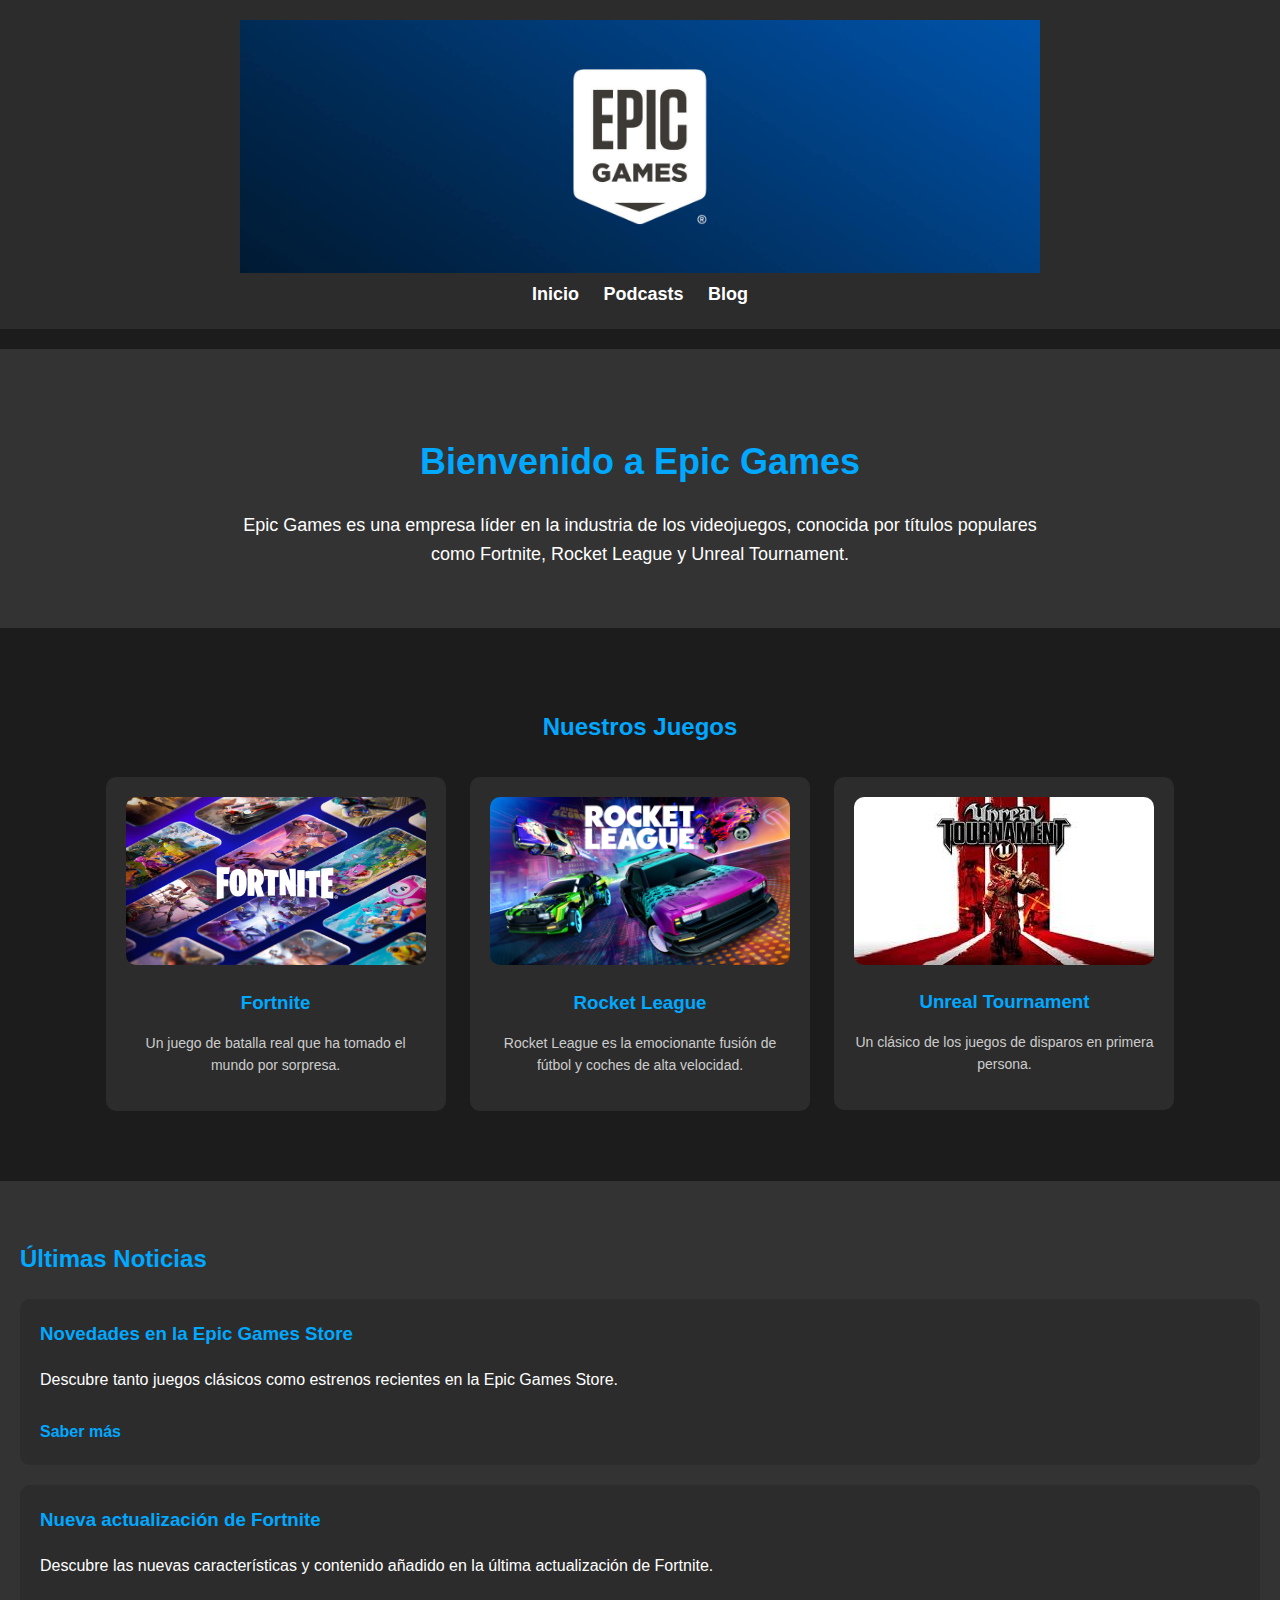
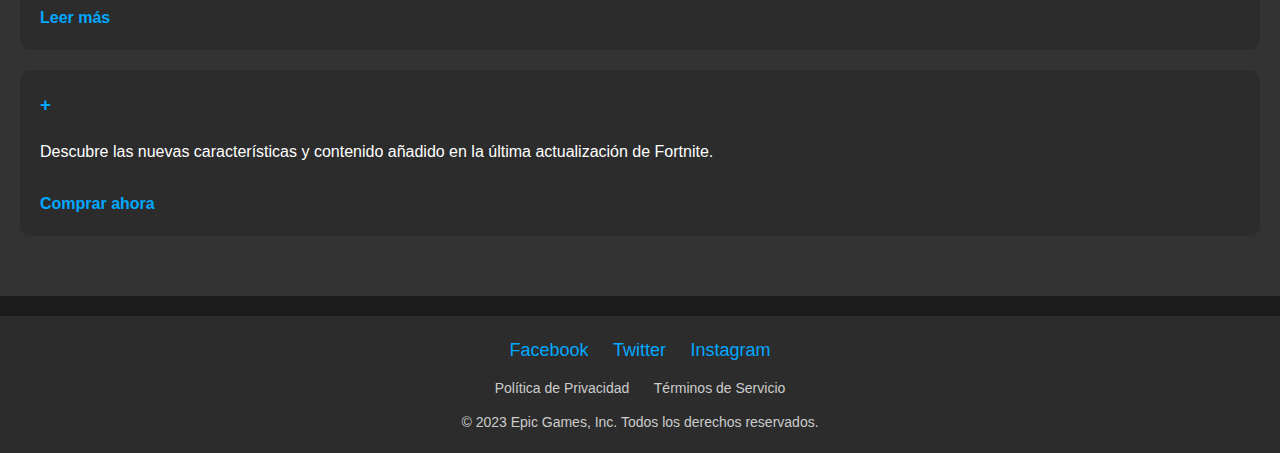
==== index.html @ f8b04482 "Update index.html" ====
<!DOCTYPE html>
<html lang="es">
<head>
    <meta charset="UTF-8">
    <meta name="viewport" content="width=device-width, initial-scale=1.0">
    <title>Epic Games - Página Oficial</title>
    <link rel="stylesheet" href="css/styles.css">
</head>
<body>
    <header>
        <div class="logo">
            <img src="images/Logo_Epic_Games.jpg" alt="Epic Games Logo">
        </div>
        <nav>
            <ul>
                <li><a href="Index.html">Inicio</a></li>
                <li><a href="podcast/index.html">Podcasts</a></li>
                <li><a href="blog/index.html">Blog</a></li>
            </ul>
        </nav>
    </header>

    <section id="inicio">
        <h1>Bienvenido a Epic Games</h1>
        <p>Epic Games es una empresa líder en la industria de los videojuegos, conocida por títulos populares como Fortnite, Rocket League y Unreal Tournament.</p>
    </section>

    <section id="juegos">
        <h2>Nuestros Juegos</h2>
        <div class="juego">
            <img src="images/Fortnite.jpg" alt="Fortnite">
            <h3>Fortnite</h3>
            <p>Un juego de batalla real que ha tomado el mundo por sorpresa.</p>
        </div>
        <div class="juego">
            <img src="images/RocketLeague.jpg" alt="Rocket League">
            <h3>Rocket League</h3>
            <p>Rocket League es la emocionante fusión de fútbol y coches de alta velocidad.</p>
        </div>
        <div class="juego">
            <img src="images/Unreal_Tournament.jpg" alt="Unreal Tournament">
            <h3>Unreal Tournament</h3>
            <p>Un clásico de los juegos de disparos en primera persona.</p>
        </div>
    </section>

    <section id="noticias">
        <h2>Últimas Noticias</h2>
        <article>
            <h3>Novedades en la Epic Games Store</h3>
            <p>Descubre tanto juegos clásicos como estrenos recientes en la Epic Games Store.</p>
            <a href="/Epic_Games/Epic_Games/blog/posts/post1.html">Saber más</a>
        </article>
        <article>
            <h3>Nueva actualización de Fortnite</h3>
            <p>Descubre las nuevas características y contenido añadido en la última actualización de Fortnite.</p>
            <a href="/blog/posts/post2.html">Leer más</a>
        </article>
        <article>
        <h3>+</h3>
            <p>Descubre las nuevas características y contenido añadido en la última actualización de Fortnite.</p>
            <a href="/blog/posts/post3.html">Comprar ahora</a>
        </article>
    </section>

    <footer id="contacto">
        <div class="redes-sociales">
            <a href="https://facebook.com/epicgames">Facebook</a>
            <a href="https://twitter.com/epicgames">Twitter</a>
            <a href="https://instagram.com/epicgames">Instagram</a>
        </div>
        <div class="politicas">
            <a href="#">Política de Privacidad</a>
            <a href="#">Términos de Servicio</a>
        </div>
        <p>&copy; 2023 Epic Games, Inc. Todos los derechos reservados.</p>
    </footer>
</body>
</html>
---- css/styles.css ----
/* Estilos generales */
body {
    font-family: Arial, sans-serif;
    margin: 0;
    padding: 0;
    background-color: #1c1c1c;
    color: #ffffff;
    line-height: 1.6;
}

a {
    color: #00a8ff;
    text-decoration: none;
}

a:hover {
    text-decoration: underline;
}

/* Header */
header {
    background-color: #2c2c2c;
    padding: 20px 0;
    text-align: center;
    background-position: center;
}

header .logo img {
    max-width: 800px; /*Tamaño de la imagen*/

}

nav ul {
    list-style: none;
    padding: 0;
    margin: 0;
    text-align: center; /* Centra los elementos del menú */
}

nav ul li {
    display: inline-block; /* Muestra los elementos en línea */
    margin: 0 10px; /* Espacio entre elementos */
}

nav ul li a {
    color: #ffffff;
    font-weight: bold;
    font-size: 18px;
}

nav ul li a:hover {
    color: #00a8ff;
}

/* Secciones */
section {
    padding: 40px 20px;
    margin: 20px 0;
}

section h1, section h2, section h3 {
    color: #00a8ff;
}

section#inicio {
    text-align: center;
    background-color: #333;
    padding: 60px 20px;
}

section#inicio h1 {
    font-size: 36px;
    margin-bottom: 20px;
}

section#inicio p {
    font-size: 18px;
    max-width: 800px;
    margin: 0 auto;
}

section#juegos {
    text-align: center; /* Centra los juegos */
}

section#juegos .juego {
    background-color: #2c2c2c;
    padding: 20px;
    border-radius: 10px;
    text-align: center;
    width: 300px;
    display: inline-block; /* Muestra los juegos en línea */
    margin: 10px; /* Espacio entre juegos */
    vertical-align: top; /* Alinea los juegos en la parte superior */
}

section#juegos .juego img {
    max-width: 100%;
    border-radius: 10px;
}

section#juegos .juego h3 {
    margin: 15px 0 10px;
}

section#juegos .juego p {
    font-size: 14px;
    color: #cccccc;
}

section#noticias {
    background-color: #333;
}

section#noticias article {
    background-color: #2c2c2c;
    padding: 20px;
    border-radius: 10px;
    margin-bottom: 20px;
}

section#noticias article h3 {
    margin-top: 0;
}

section#noticias article a {
    display: inline-block;
    margin-top: 10px;
    color: #00a8ff;
    font-weight: bold;
}

/* Footer */
footer {
    background-color: #2c2c2c;
    padding: 20px;
    text-align: center;
}

footer .redes-sociales {
    margin-bottom: 10px;
}

footer .redes-sociales a {
    margin: 0 10px;
    font-size: 18px;
}

footer .politicas {
    margin-bottom: 10px;
}

footer .politicas a {
    margin: 0 10px;
    font-size: 14px;
    color: #cccccc;
}

footer p {
    margin: 0;
    font-size: 14px;
    color: #cccccc;
}

section#blog .entrada img {  /*Imagenes del blog*/
    max-width: 30%;
    border-radius: 40px;
}

section#destacados .destacado img {  /*Imagenes del podcast*/
    max-width: 50%;
    border-radius: 40px;

}


/* Estilos para la sección de la tienda */
section#tienda {
    padding: 40px 20px;
    background-color: #333;
    text-align: center;
}

section#tienda h2 {
    color: #00a8ff;
    margin-bottom: 30px;
}

section#tienda .juegos {
    text-align: center;
}

section#tienda .juego {
    background-color: #2c2c2c;
    padding: 20px;
    border-radius: 10px;
    width: 300px;
    display: inline-block; 
    margin: 10px;
    vertical-align: top;
    box-shadow: 0 4px 8px rgba(0, 0, 0, 0.3);
    transition: box-shadow 0.3s ease;
}

section#tienda .juego:hover {
    box-shadow: 0 6px 12px rgba(0, 0, 0, 0.4);
}

section#tienda .juego img {
    max-width: 100%; 
    border-radius: 10px;
    margin-bottom: 15px;
}

section#tienda .juego h3 {
    color: #00a8ff;
    margin-top: 0;
}

section#tienda .juego p {
    color: #cccccc;
    font-size: 14px;
}

section#tienda .juego .precio {
    color: #00ff88;
    font-size: 18px;
    font-weight: bold;
    margin: 10px 0;
}

.boton-tienda {
    background-color: #00a8ff;
    color: #ffffff;
    border: none;
    padding: 10px 20px;
    border-radius: 5px;
    cursor: pointer;
    font-size: 16px;
    text-decoration: none;
    display: inline-block;
    transition: background-color 0.3s ease;
}

.boton-tienda:hover {
    background-color: #0077cc;
    text-decoration: none;
}

/* Post 2 */

.novedades-grid {
    display: grid;
    gap: 30px;
    padding: 40px 20px;
}

.novedad-card {
    background: #2c2c2c;
    border-radius: 15px;
    overflow: hidden;
}

.novedad-card img {
    width: 100%;
    height: 200px;
    object-fit: cover;
}

.novedad-content {
    padding: 20px;
}

.temporada-trailer {
    text-align: center;
    padding: 50px 20px;
    background: #1a1a1a;
}

.producto-container {
    background-color: #2c2c2c;
    padding: 30px;
    border-radius: 10px;
    max-width: 800px;
    margin: 0 auto;
}
.producto-imagen {
    width: 100%;
    max-width: 500px;
    border-radius: 10px;
    border: 3px solid #00a8ff;
    margin: 20px auto;
    display: block;
}
.especificaciones {
    margin: 20px 0;
    padding-left: 20px;
}
.precio {
    color: #00ff88;
    font-size: 28px;
    font-weight: bold;
    margin: 20px 0;
}
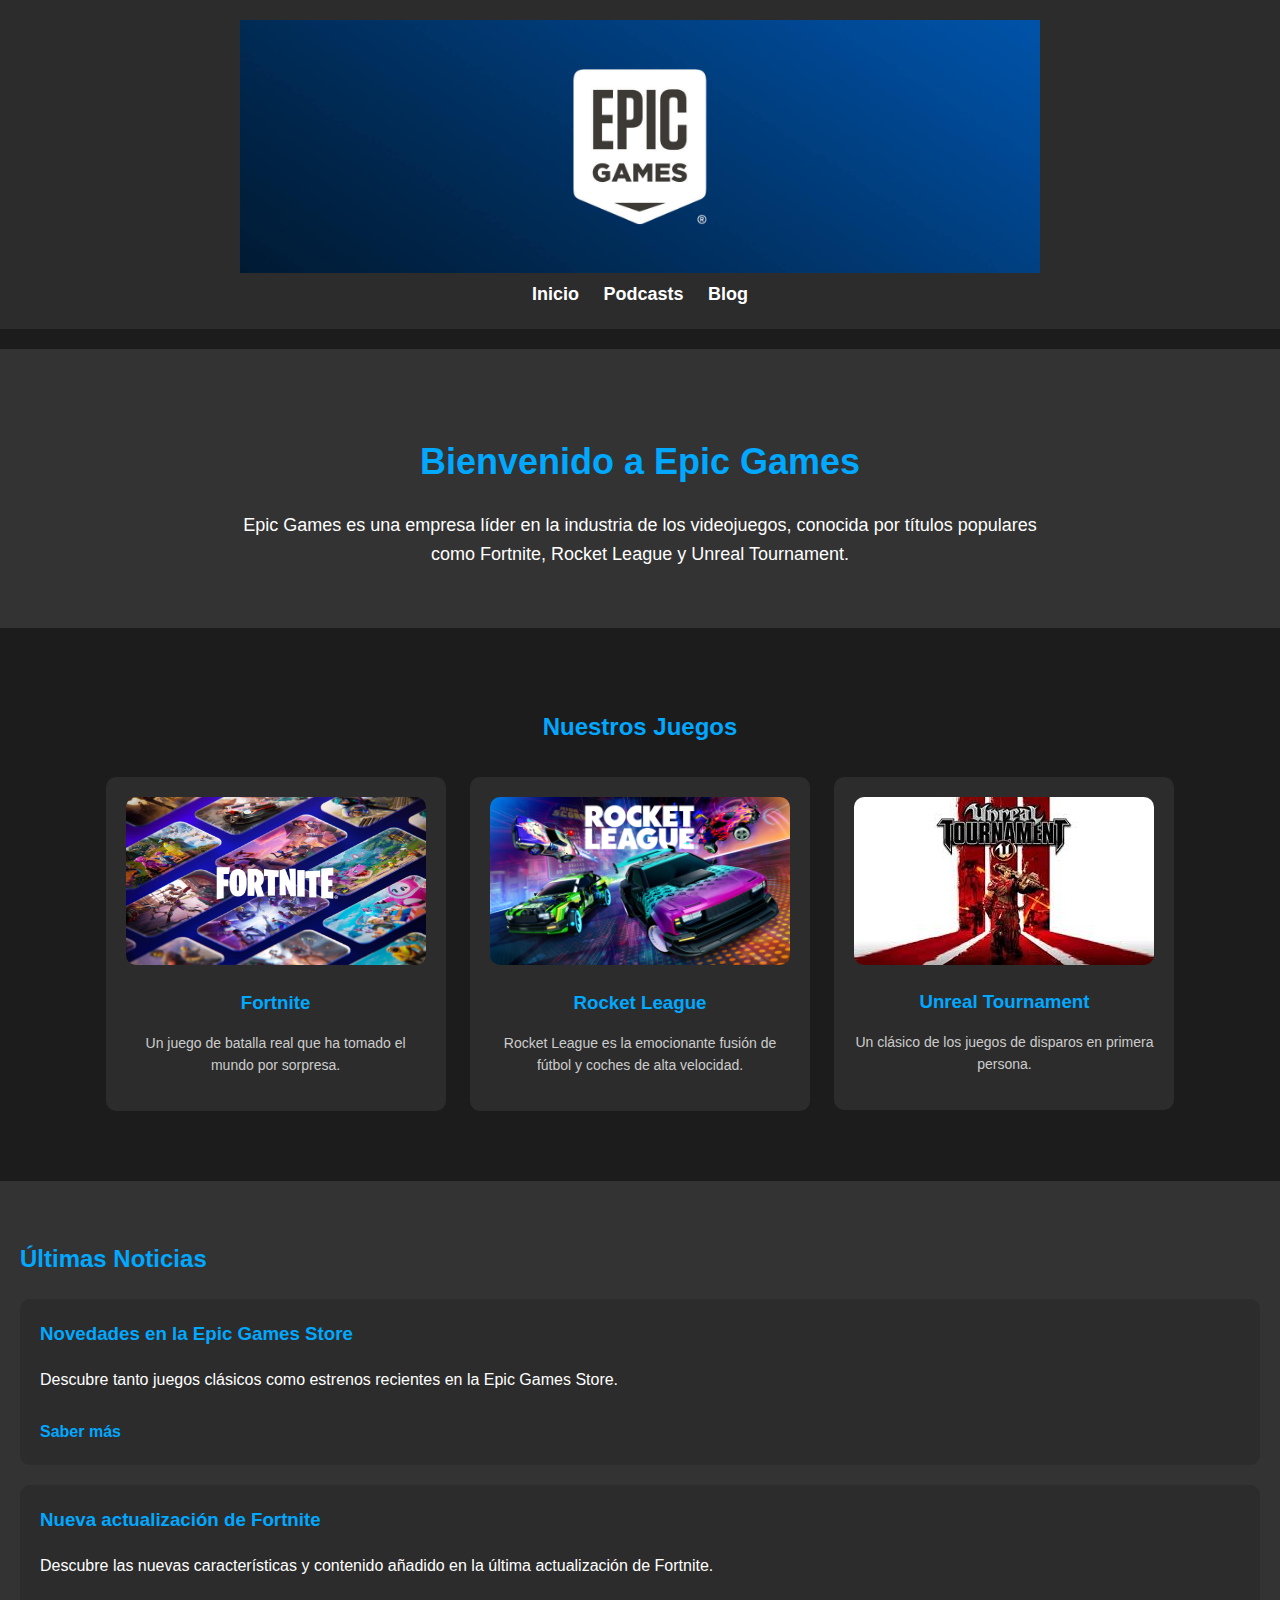
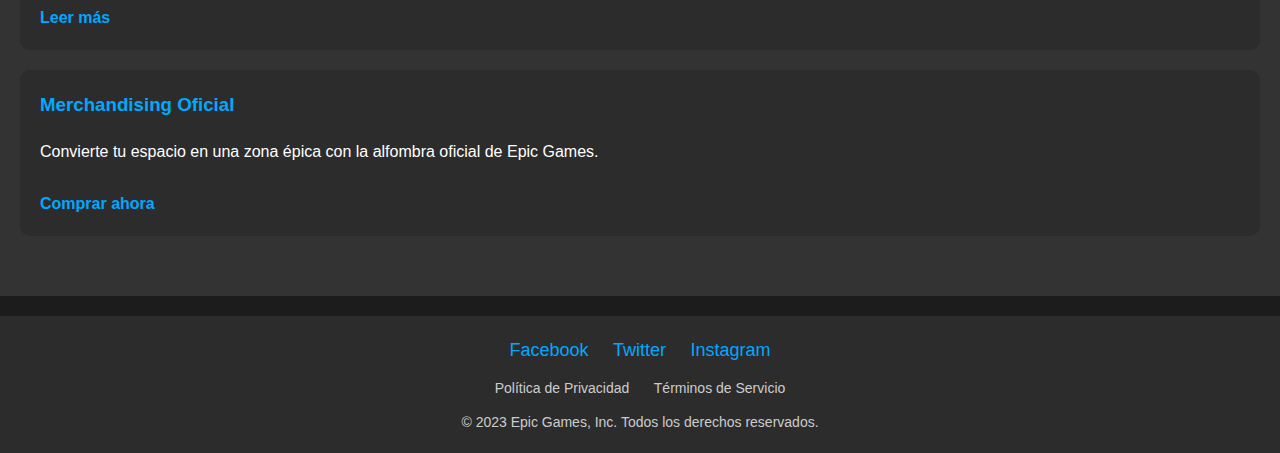
==== commit c5e3e18a: "Update index.html" ====
--- a/index.html
+++ b/index.html
@@ -49,17 +49,17 @@
         <article>
             <h3>Novedades en la Epic Games Store</h3>
             <p>Descubre tanto juegos clásicos como estrenos recientes en la Epic Games Store.</p>
-            <a href="/Epic_Games/Epic_Games/blog/posts/post1.html">Saber más</a>
+            <a href="blog/posts/post1.html">Saber más</a>
         </article>
         <article>
             <h3>Nueva actualización de Fortnite</h3>
             <p>Descubre las nuevas características y contenido añadido en la última actualización de Fortnite.</p>
-            <a href="/blog/posts/post2.html">Leer más</a>
+            <a href="blog/posts/post2.html">Leer más</a>
         </article>
         <article>
-        <h3>+</h3>
-            <p>Descubre las nuevas características y contenido añadido en la última actualización de Fortnite.</p>
-            <a href="/blog/posts/post3.html">Comprar ahora</a>
+            <h3>Merchandising Oficial</h3>
+            <p>Convierte tu espacio en una zona épica con la alfombra oficial de Epic Games.</p>
+            <a href="blog/posts/post3.html">Comprar ahora</a>
         </article>
     </section>
 
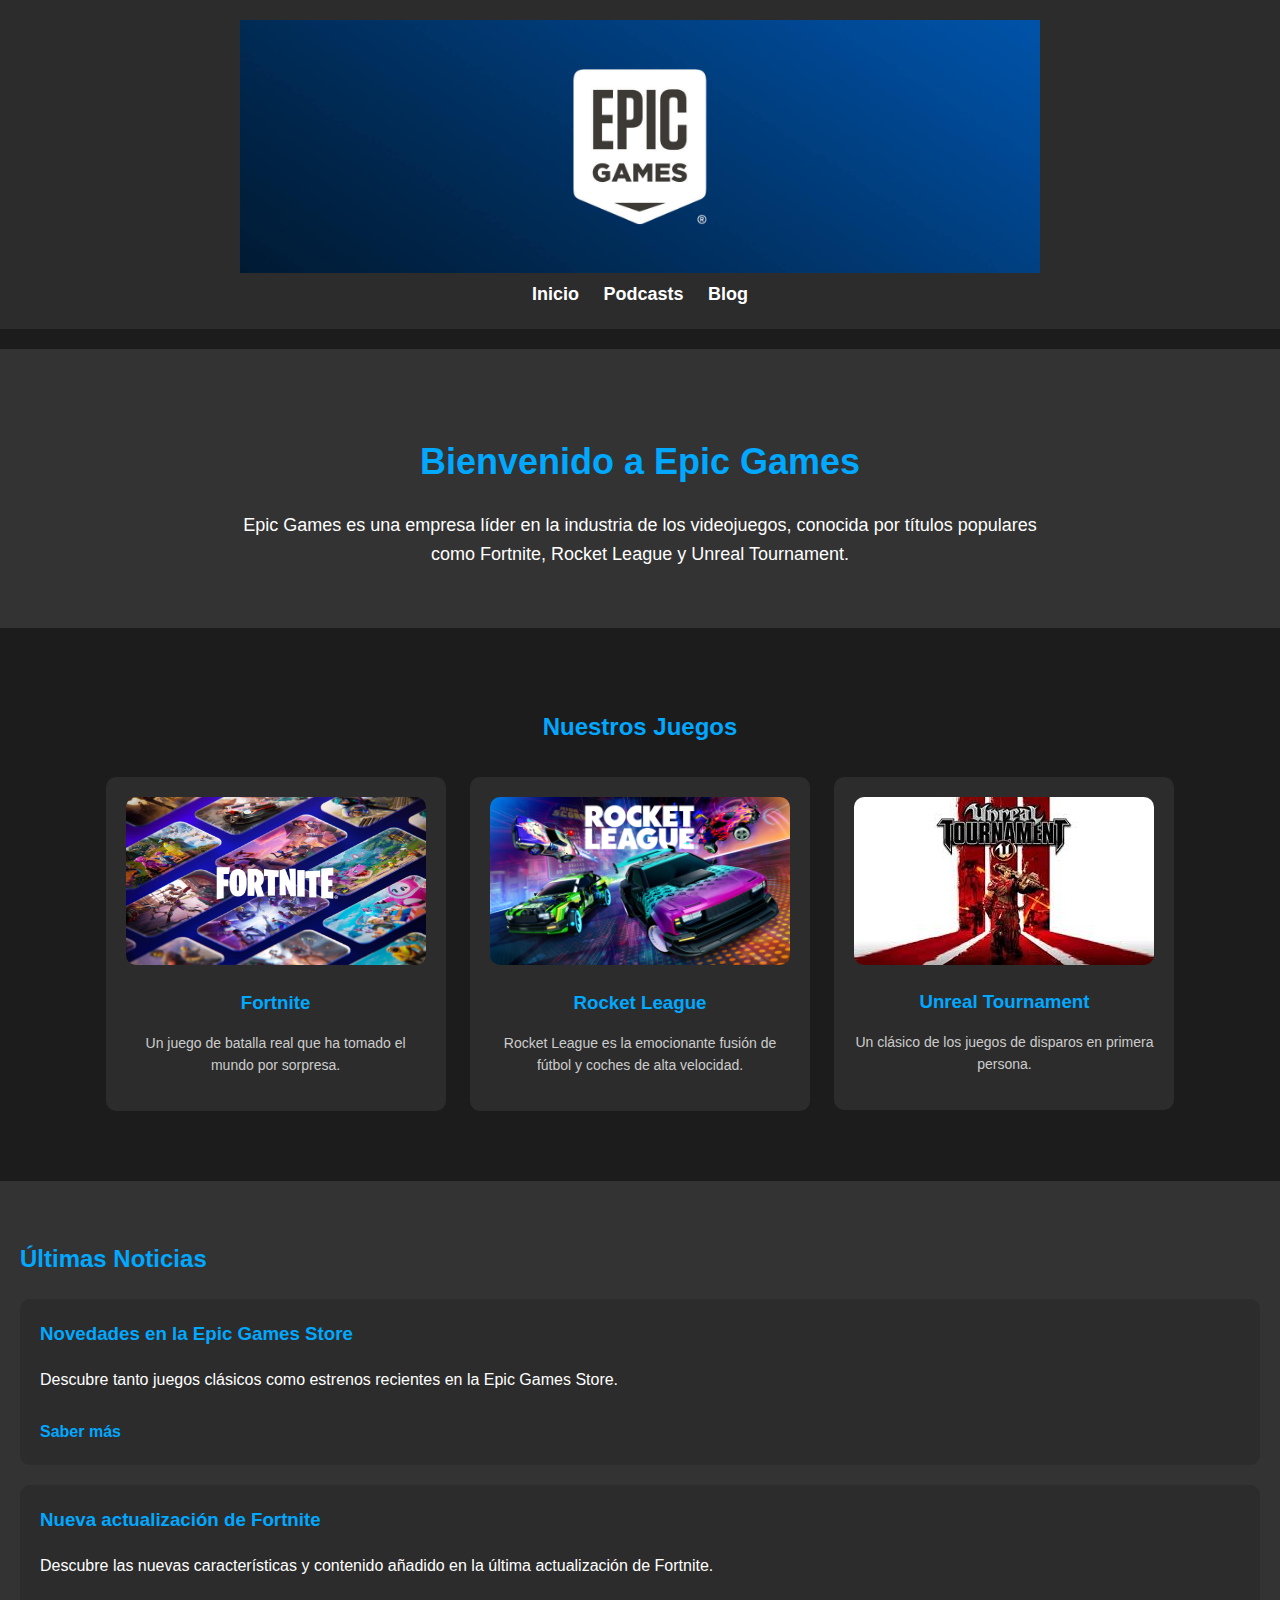
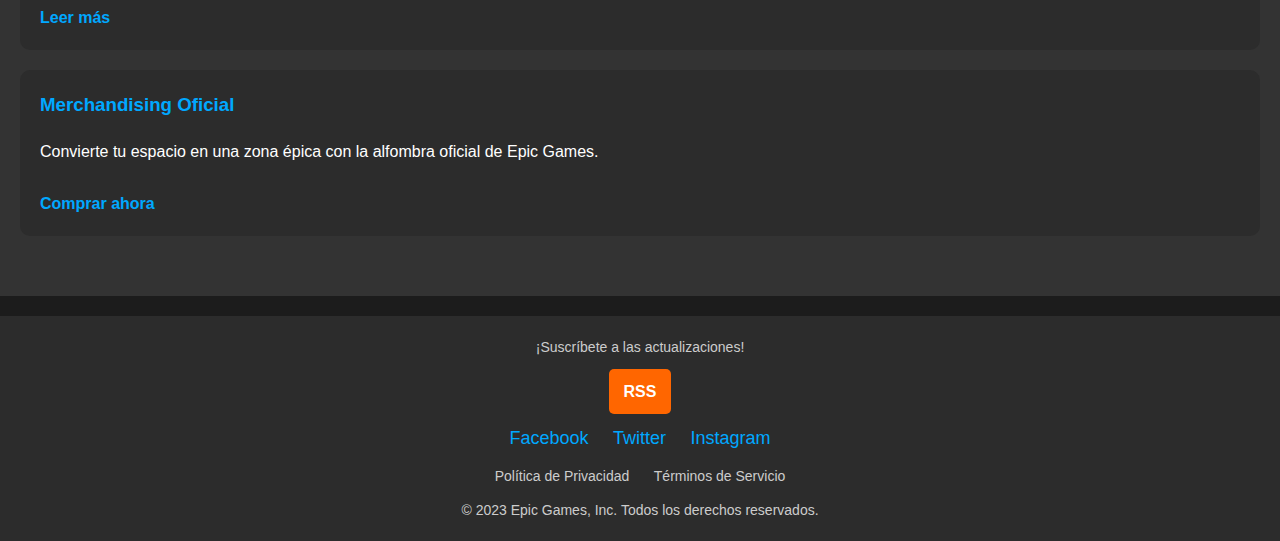
==== commit a51777eb: "Update index.html" ====
--- a/index.html
+++ b/index.html
@@ -62,8 +62,10 @@
             <a href="blog/posts/post3.html">Comprar ahora</a>
         </article>
     </section>
-
+    
     <footer id="contacto">
+          <p>¡Suscríbete a las actualizaciones!</p>
+          <a href="rss.xml" class="boton-rss">RSS</a>
         <div class="redes-sociales">
             <a href="https://facebook.com/epicgames">Facebook</a>
             <a href="https://twitter.com/epicgames">Twitter</a>
--- a/css/styles.css
+++ b/css/styles.css
@@ -1,4 +1,4 @@
-/* Estilos generales */
+
 body {
     font-family: Arial, sans-serif;
     margin: 0;
@@ -17,7 +17,7 @@
     text-decoration: underline;
 }
 
-/* Header */
+
 header {
     background-color: #2c2c2c;
     padding: 20px 0;
@@ -26,7 +26,7 @@
 }
 
 header .logo img {
-    max-width: 800px; /*Tamaño de la imagen*/
+    max-width: 800px;
 
 }
 
@@ -34,12 +34,12 @@
     list-style: none;
     padding: 0;
     margin: 0;
-    text-align: center; /* Centra los elementos del menú */
+    text-align: center;
 }
 
 nav ul li {
-    display: inline-block; /* Muestra los elementos en línea */
-    margin: 0 10px; /* Espacio entre elementos */
+    display: inline-block;
+    margin: 0 10px;
 }
 
 nav ul li a {
@@ -52,7 +52,7 @@
     color: #00a8ff;
 }
 
-/* Secciones */
+
 section {
     padding: 40px 20px;
     margin: 20px 0;
@@ -80,7 +80,7 @@
 }
 
 section#juegos {
-    text-align: center; /* Centra los juegos */
+    text-align: center;
 }
 
 section#juegos .juego {
@@ -89,9 +89,9 @@
     border-radius: 10px;
     text-align: center;
     width: 300px;
-    display: inline-block; /* Muestra los juegos en línea */
-    margin: 10px; /* Espacio entre juegos */
-    vertical-align: top; /* Alinea los juegos en la parte superior */
+    display: inline-block;
+    margin: 10px;
+    vertical-align: top;
 }
 
 section#juegos .juego img {
@@ -130,7 +130,7 @@
     font-weight: bold;
 }
 
-/* Footer */
+
 footer {
     background-color: #2c2c2c;
     padding: 20px;
@@ -162,19 +162,19 @@
     color: #cccccc;
 }
 
-section#blog .entrada img {  /*Imagenes del blog*/
+section#blog .entrada img {
     max-width: 30%;
     border-radius: 40px;
 }
 
-section#destacados .destacado img {  /*Imagenes del podcast*/
+section#destacados .destacado img {
     max-width: 50%;
     border-radius: 40px;
 
 }
 
 
-/* Estilos para la sección de la tienda */
+
 section#tienda {
     padding: 40px 20px;
     background-color: #333;
@@ -247,7 +247,7 @@
     text-decoration: none;
 }
 
-/* Post 2 */
+
 
 .novedades-grid {
     display: grid;
@@ -301,4 +301,18 @@
     font-size: 28px;
     font-weight: bold;
     margin: 20px 0;
-}+}
+
+  .boton-rss {
+    background: #FF6600;
+    color: white;
+    padding: 10px 15px;
+    border-radius: 5px;
+    text-decoration: none;
+    font-weight: bold;
+    display: inline-block;
+    margin: 10px 0;
+  }
+  .boton-rss:hover {
+    background: #E55C00;
+  }
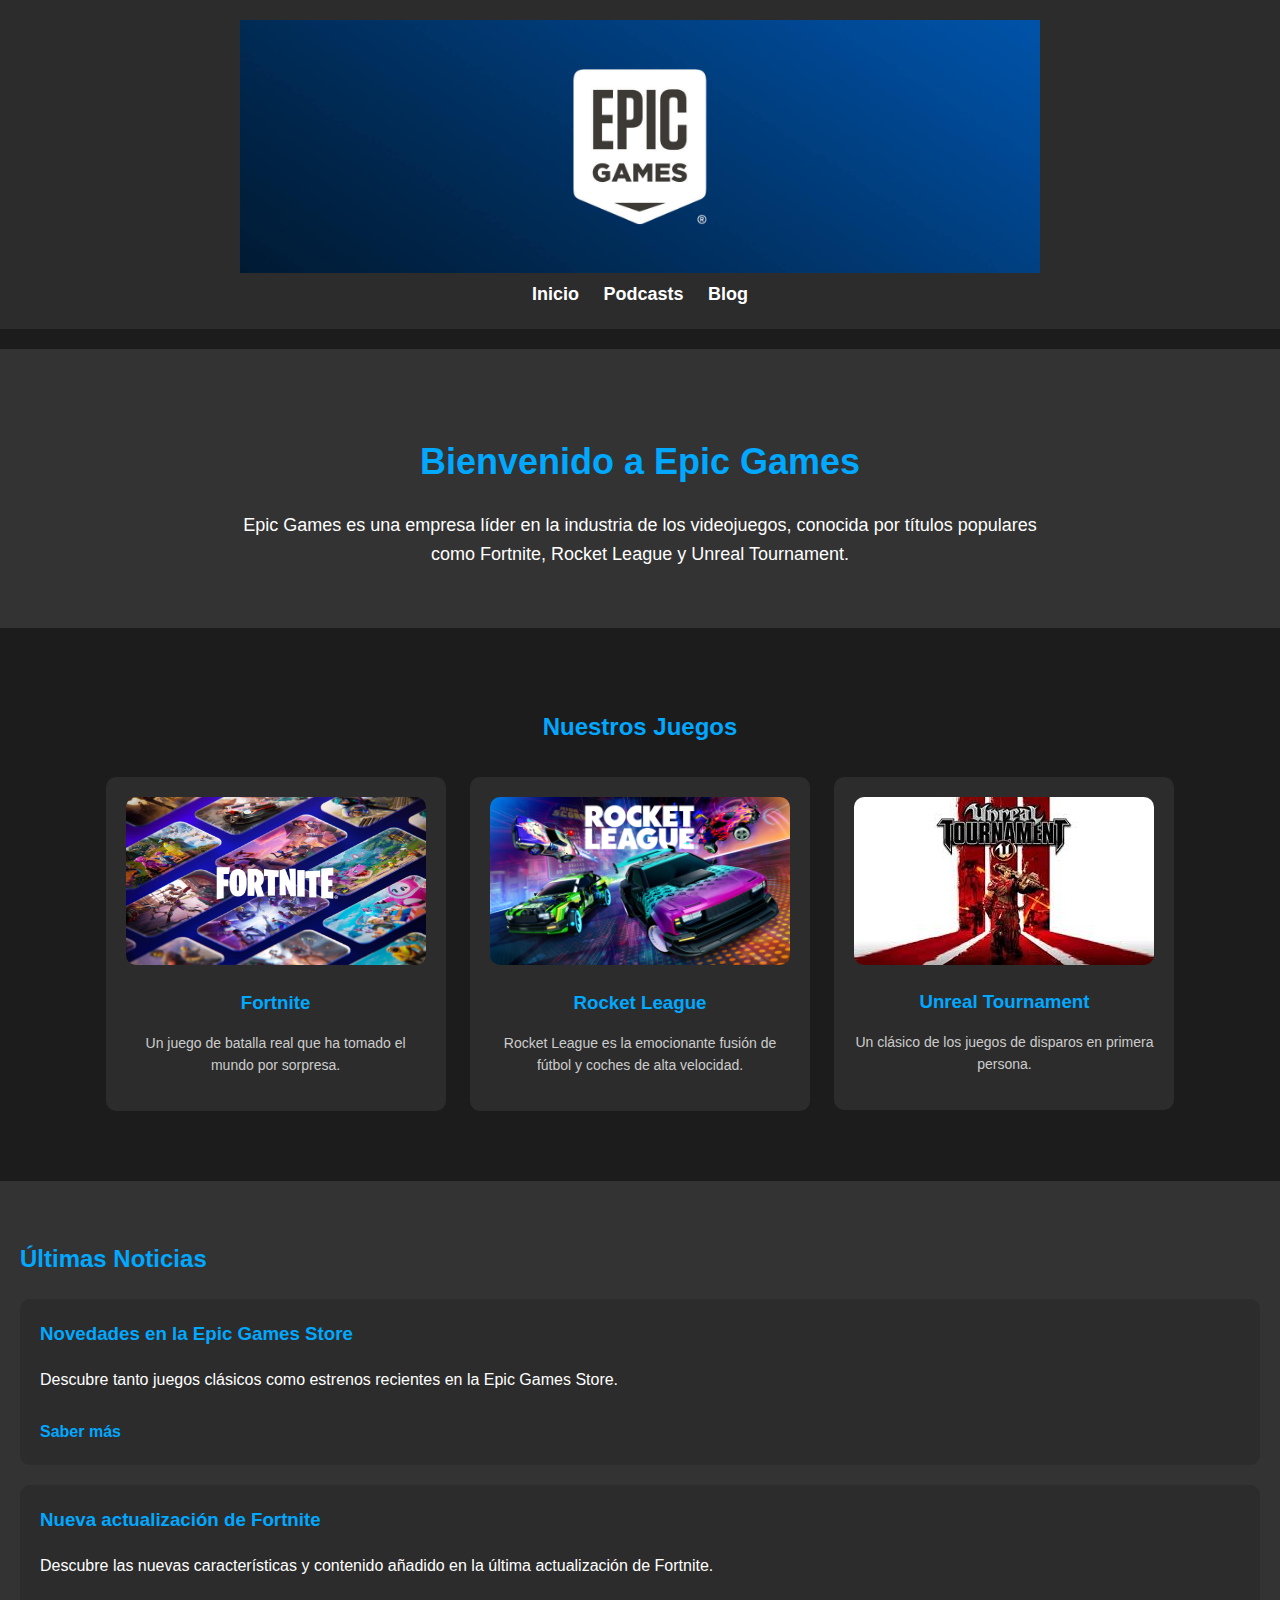
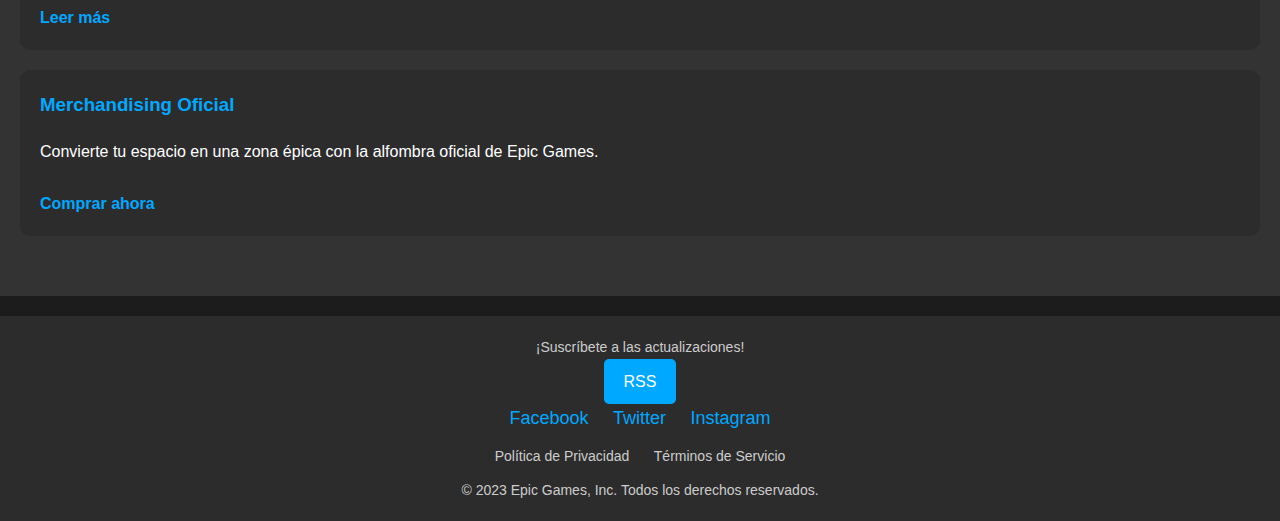
==== commit 514afd1c: "Update index.html" ====
--- a/index.html
+++ b/index.html
@@ -65,7 +65,7 @@
     
     <footer id="contacto">
           <p>¡Suscríbete a las actualizaciones!</p>
-          <a href="rss.xml" class="boton-rss">RSS</a>
+          <a href="rss.xml" class="boton-tienda">RSS</a>
         <div class="redes-sociales">
             <a href="https://facebook.com/epicgames">Facebook</a>
             <a href="https://twitter.com/epicgames">Twitter</a>
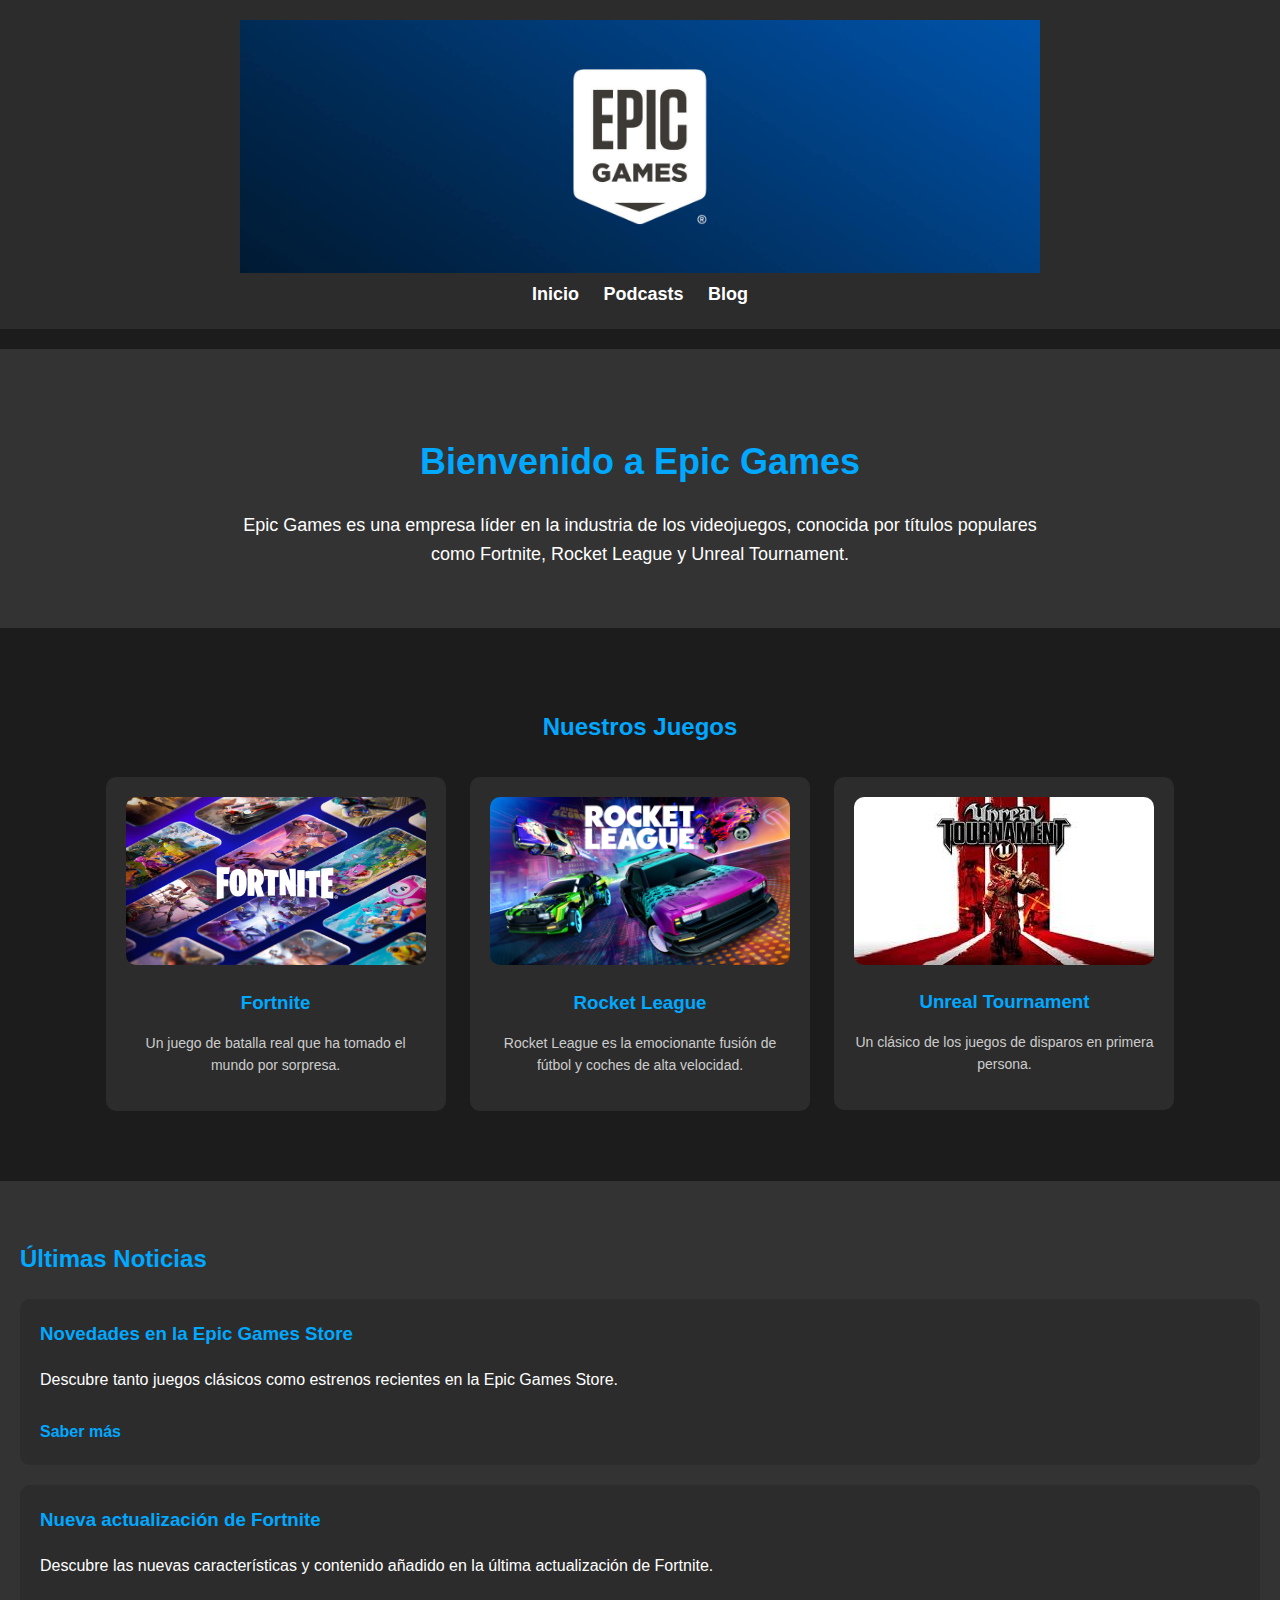
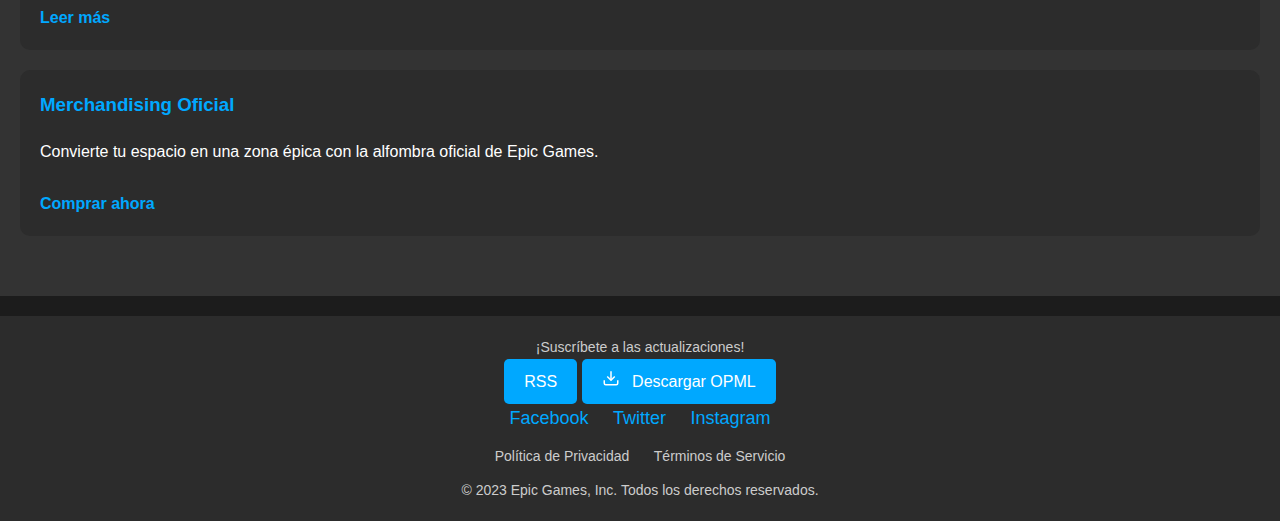
==== commit 1450e473: "Update index.html" ====
--- a/index.html
+++ b/index.html
@@ -65,7 +65,15 @@
     
     <footer id="contacto">
           <p>¡Suscríbete a las actualizaciones!</p>
-          <a href="rss.xml" class="boton-tienda">RSS</a>
+          <a href="feed/rss.xml" class="boton-tienda">RSS</a>
+        <a href="feed/feeds.opml" download class="boton-tienda">
+            <svg width="18" height="18" viewBox="0 0 24 24" fill="none" stroke="currentColor" stroke-width="2" style="margin-right: 8px;">
+              <path d="M21 15v4a2 2 0 0 1-2 2H5a2 2 0 0 1-2-2v-4"></path>
+              <polyline points="7 10 12 15 17 10"></polyline>
+              <line x1="12" y1="15" x2="12" y2="3"></line>
+            </svg>
+            Descargar OPML
+          </a>
         <div class="redes-sociales">
             <a href="https://facebook.com/epicgames">Facebook</a>
             <a href="https://twitter.com/epicgames">Twitter</a>
--- a/css/styles.css
+++ b/css/styles.css
@@ -248,34 +248,66 @@
 }
 
 
+/* novedades */
+
+
+section#novedades {
+    text-align: center;
+    padding: 40px 20px;
+    background-color: #1a1a1a;
+}
+
+section#novedades h2 {
+    color: #ffffff;
+    margin-bottom: 30px;
+    font-size: 2em;
+}
 
 .novedades-grid {
-    display: grid;
-    gap: 30px;
-    padding: 40px 20px;
+    display: inline-block;
+    width: 100%;
+    max-width: 1200px;
 }
 
 .novedad-card {
-    background: #2c2c2c;
-    border-radius: 15px;
+    background-color: #2c2c2c;
+    padding: 20px;
+    border-radius: 10px;
+    width: 300px;
+    margin: 10px;
+    display: inline-block;
+    vertical-align: top;
+    box-sizing: border-box;
+}
+
+.novedad-content {
+    padding: 0 10px;
+    word-wrap: break-word;
     overflow: hidden;
 }
 
-.novedad-card img {
-    width: 100%;
-    height: 200px;
-    object-fit: cover;
-}
-
-.novedad-content {
-    padding: 20px;
-}
-
-.temporada-trailer {
-    text-align: center;
-    padding: 50px 20px;
-    background: #1a1a1a;
-}
+.novedad-content h3, 
+.novedad-content h4 {
+    margin: 15px 0 10px;
+    color: #ffffff;
+}
+
+.novedad-content p {
+    font-size: 14px;
+    color: #cccccc;
+    margin-bottom: 0;
+    line-height: 1.4;
+}
+
+.novedad-card img, .novedad-content img {
+    max-width: 100%; 
+    border-radius: 10px;
+    margin-bottom: 15px;
+}
+
+
+
+/* novedades */
 
 .producto-container {
     background-color: #2c2c2c;
@@ -302,17 +334,3 @@
     font-weight: bold;
     margin: 20px 0;
 }
-
-  .boton-rss {
-    background: #FF6600;
-    color: white;
-    padding: 10px 15px;
-    border-radius: 5px;
-    text-decoration: none;
-    font-weight: bold;
-    display: inline-block;
-    margin: 10px 0;
-  }
-  .boton-rss:hover {
-    background: #E55C00;
-  }
